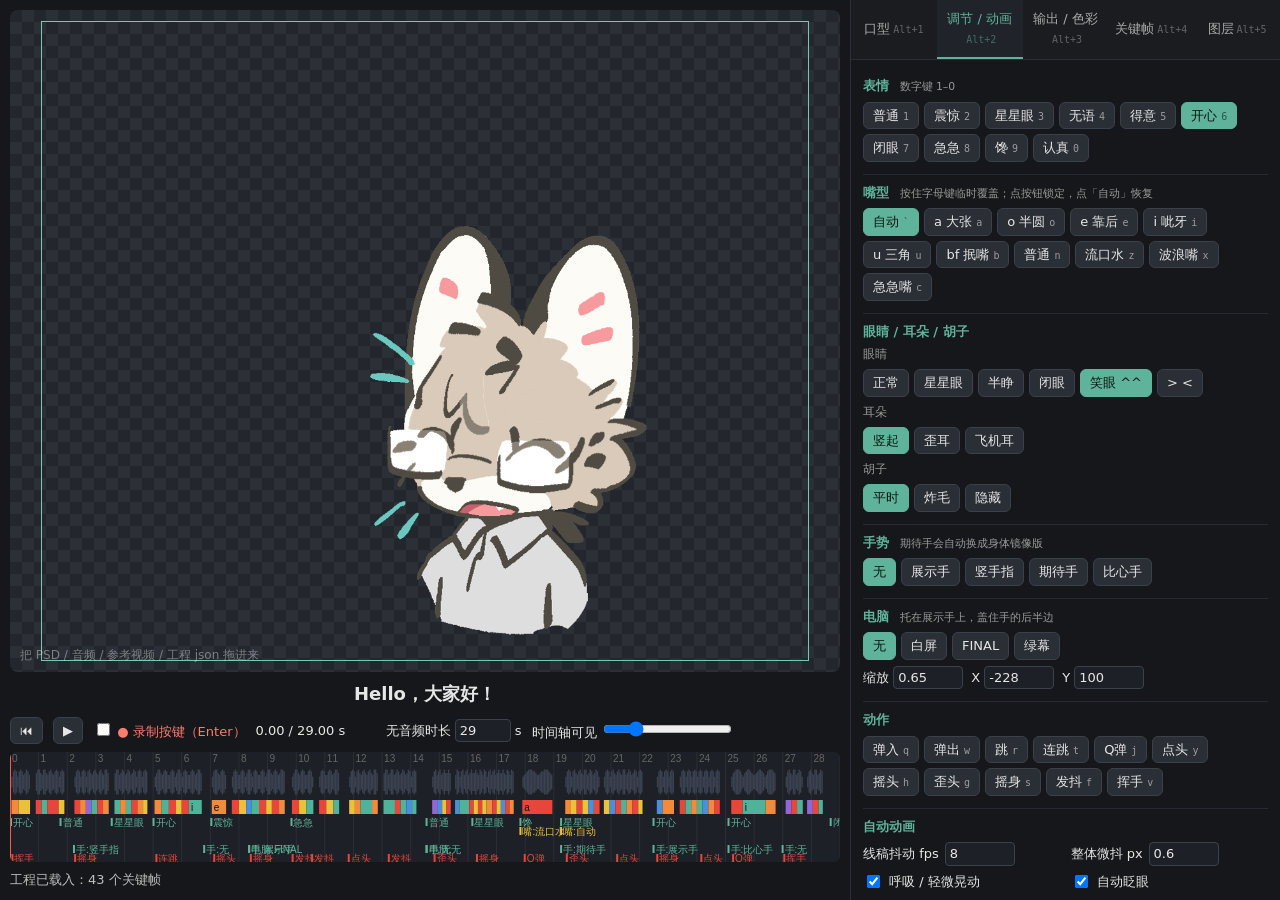
==== avatar_generator/final-test/index.html @ a4249166 "初始化虚拟形象生成器，加入原始 PSD 和连续动作测试" ====
<!doctype html>
<html lang="zh-CN">
<meta charset="utf-8">
<title>期末前的近况 · 连续动作测试</title>
<style>
  html, body, iframe { margin: 0; width: 100%; height: 100%; border: 0; display: block; }
</style>
<iframe title="虚拟形象生成器"></iframe>
<script>
  const editor = document.querySelector('iframe');
  editor.onload = async () => {
    const win = editor.contentWindow;
    const doc = editor.contentDocument;
    const caption = doc.createElement('div');
    caption.style.cssText = 'min-height:1.6em;text-align:center;font-size:18px;font-weight:600';
    doc.querySelector('#transport').before(caption);
    try {
      const response = await fetch('project.json');
      if (!response.ok) throw new Error('工程读取失败');
      const project = await response.json();
      win.loadProject(project);
      doc.querySelector('#inDur').value = project.duration;
      doc.querySelector('#inSpan').value = project.duration;
      const clock = doc.querySelector('#timeText');
      function syncCaption() {
        const t = parseFloat(clock.textContent);
        const cue = project.captions.find(c => c.start <= t && t < c.end);
        const line = cue ? cue.text : '';
        if (caption.textContent !== line) caption.textContent = line;
      }
      new MutationObserver(syncCaption).observe(clock, { childList: true });
      syncCaption();
    } catch (err) {
      caption.textContent = '载入动作测试失败：' + err.message;
    }
  };
  editor.src = '../';
</script>
</html>
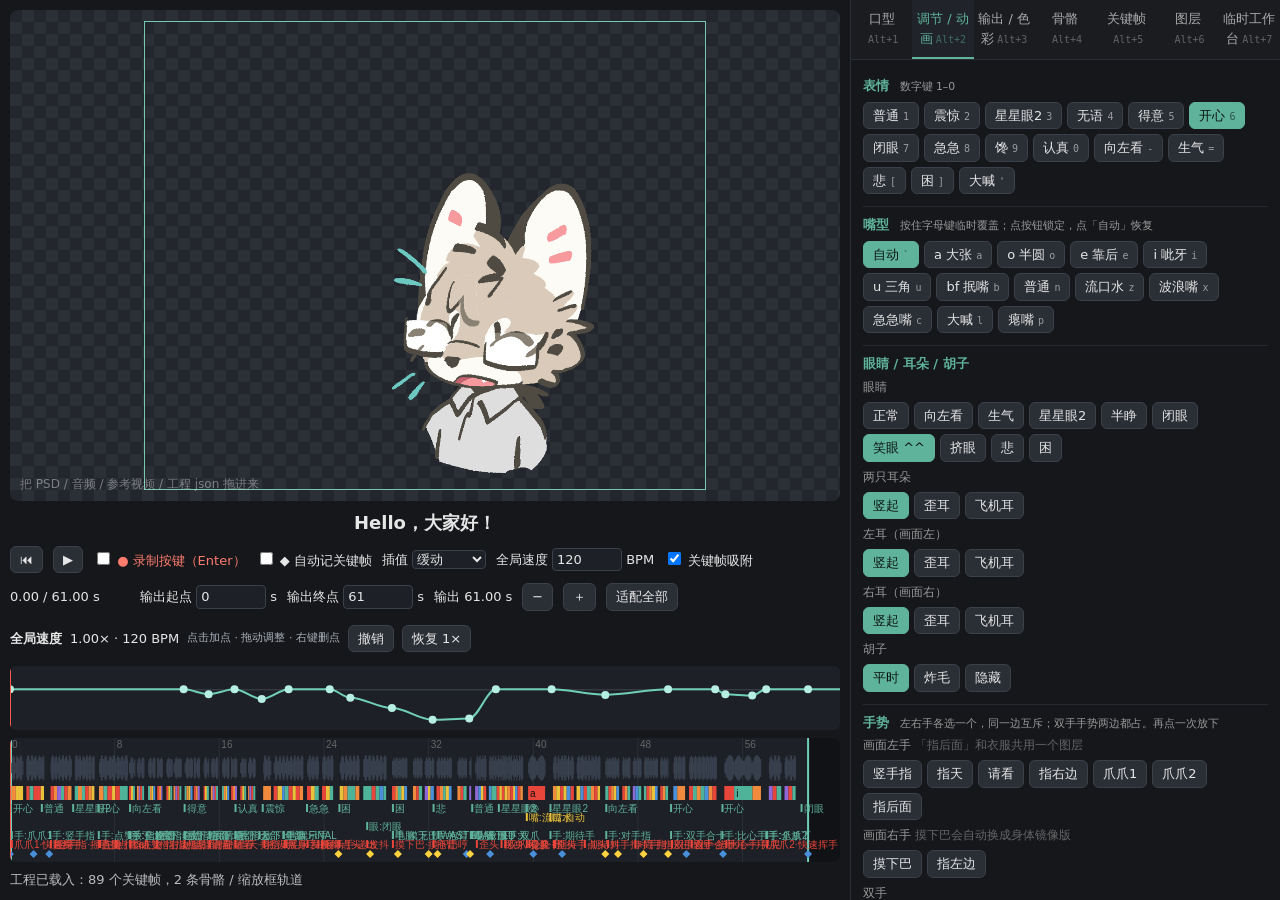
==== commit 9222fce6: "Update avatar animation workbench, hand transforms and transparent GIF export" ====
--- a/avatar_generator/final-test/index.html
+++ b/avatar_generator/final-test/index.html
@@ -19,8 +19,6 @@
       if (!response.ok) throw new Error('工程读取失败');
       const project = await response.json();
       win.loadProject(project);
-      doc.querySelector('#inDur').value = project.duration;
-      doc.querySelector('#inSpan').value = project.duration;
       const clock = doc.querySelector('#timeText');
       function syncCaption() {
         const t = parseFloat(clock.textContent);
